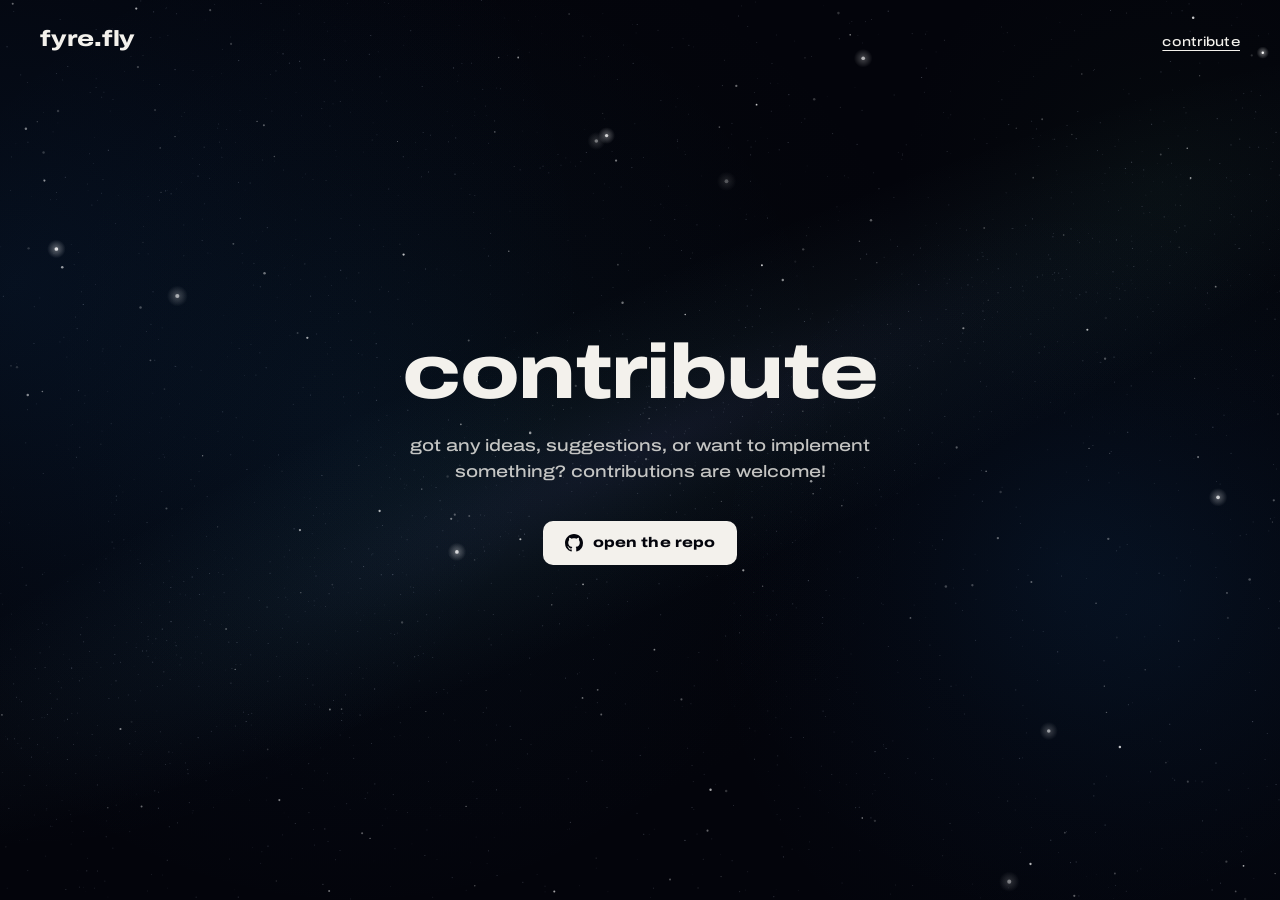
==== contribute.html @ 927dfd69 "fyre.fly: Firefly fan site" ====
<!doctype html>
<html lang="en">
<head>
  <meta charset="utf-8">
  <meta name="viewport" content="width=device-width, initial-scale=1">
  <title>contribute · fyre.fly</title>
  <meta name="description" content="fyre.fly is open source. Ideas, suggestions and contributions are welcome.">
  <meta name="theme-color" content="#03040b">
  <link rel="icon" href="data:,">
  <link rel="preconnect" href="https://fonts.googleapis.com">
  <link rel="preconnect" href="https://fonts.gstatic.com" crossorigin>
  <link rel="stylesheet" href="https://fonts.googleapis.com/css2?family=Archivo:wdth,wght@125,500;125,800&display=swap">
  <link rel="stylesheet" href="styles.css?v=32">
</head>
<body>
  <canvas class="sky" aria-hidden="true"></canvas>
  <div class="bar">
    <p class="name"><a href="./">fyre.fly</a></p>
    <div class="links">
      <a href="contribute.html" aria-current="page">contribute</a>
    </div>
  </div>

  <main class="contribute">
    <h1>contribute</h1>
    <p>got any ideas, suggestions, or want to implement something? contributions are welcome!</p>
    <a class="repo" href="https://github.com/zaydanmd/fyredotfly">
      <svg viewBox="0 0 16 16" aria-hidden="true"><path d="M8 0c4.42 0 8 3.58 8 8a8.013 8.013 0 0 1-5.45 7.59c-.4.08-.55-.17-.55-.38 0-.27.01-1.13.01-2.2 0-.75-.25-1.23-.54-1.48 1.78-.2 3.65-.88 3.65-3.95 0-.88-.31-1.59-.82-2.15.08-.2.36-1.02-.08-2.12 0 0-.67-.22-2.2.82-.64-.18-1.32-.27-2-.27-.68 0-1.36.09-2 .27-1.53-1.03-2.2-.82-2.2-.82-.44 1.1-.16 1.92-.08 2.12-.51.56-.82 1.28-.82 2.15 0 3.06 1.86 3.75 3.64 3.95-.23.2-.44.55-.51 1.07-.46.21-1.61.55-2.33-.66-.15-.24-.6-.83-1.23-.82-.67.01-.27.38.01.53.34.19.73.9.82 1.13.16.45.68 1.31 2.69.94 0 .67.01 1.3.01 1.49 0 .21-.15.45-.55.38A7.995 7.995 0 0 1 0 8c0-4.42 3.58-8 8-8Z"/></svg>
      open the repo
    </a>
  </main>

  <script type="module" src="sky.js?v=27"></script>
</body>
</html>
---- styles.css ----
*,
*::before,
*::after { box-sizing: border-box; }

html, body { margin: 0; background: #03040b; color: #f3f1ec; }
@media (prefers-reduced-motion: no-preference) { html { scroll-behavior: smooth; } }
a { color: inherit; text-decoration: none; }

/* Space behind the whole page. The canvas stays put, but sky.js draws the part of
   the sky under the current scroll position, so the sky scrolls with the page. */
.sky { position: fixed; inset: 0; z-index: 0; width: 100%; height: 100%; display: block; pointer-events: none; }
.hero, .below { position: relative; z-index: 1; }

/* Top of the page: the reel fills the screen, dimmed and darkening downward. Only its
   bottom part fades out, through a mask, so the sky shows there and nowhere else. */
.hero { height: 100svh; min-height: 480px; overflow: hidden; }
.stage {
  position: absolute; inset: 0;
  --dim: 0.3; /* darkens the whole video */
  /* solid for most of the height, then it fades into the sky only near the bottom */
  -webkit-mask-image: linear-gradient(to bottom, #000 82%, transparent 100%);
  mask-image: linear-gradient(to bottom, #000 82%, transparent 100%);
}
.reel { position: absolute; inset: 0; }
.reel video {
  position: absolute; inset: 0;
  width: 100%; height: 100%;
  object-fit: cover; object-position: var(--focus, 50% 50%);
  opacity: 0;
  transition: opacity 200ms ease-out;
}
.reel video.on { opacity: 1; }
.stage::after {
  content: ""; position: absolute; inset: 0; pointer-events: none;
  background:
    /* vignette: darkens the corners and edges, leaves the middle alone */
    radial-gradient(ellipse 75% 75% at 50% 45%, transparent 45%, rgb(0 0 0 / 0.55) 100%),
    linear-gradient(to bottom, transparent 0%, rgb(0 0 0 / 0.35) 30%, rgb(0 0 0 / 0.6) 62%, rgb(0 0 0 / 0.6) 100%),
    rgb(0 0 0 / var(--dim));
}
/* Top bar, fixed over the page: the name on the left (a link back to the top), the contribute link on the right. */
.bar {
  position: fixed; z-index: 2; top: 0; left: 0; right: 0;
  display: flex; justify-content: space-between; align-items: baseline; gap: 16px;
  padding: 28px 40px;
}
.name {
  margin: 0;
  font: 800 22px / 1 "Archivo", system-ui, sans-serif;
  font-stretch: 125%;
  letter-spacing: -0.01em;
}
.links { display: flex; align-items: baseline; gap: 20px; }
.links a {
  font: 500 13px / 1 "Archivo", system-ui, sans-serif;
  font-stretch: 125%;
  letter-spacing: 0.02em;
}
.links a:hover, .links a[aria-current="page"] { text-decoration: underline; text-underline-offset: 4px; }

/* Content under the reel */
.below { overflow-x: clip; }

/* Eidolon constellation: loose, asymmetric, clipped at the right edge */
.eidolons {
  position: relative;
  height: 230svh;
  min-height: 1400px;
  overflow: hidden;
}
.eidolon {
  position: absolute; z-index: 1; display: block; height: auto;
  /* Each one floats on its own slow cycle: a small drift and a slight tilt */
  animation: float var(--t, 9s) ease-in-out var(--delay, 0s) infinite;
  will-change: transform;
}
.e1 { width: min(22vw, 720px); left: 58%; top: 3%;  --t: 9s;    --delay: -2s;  --dx: 24px;  --dy: -56px; --r0: -6deg; --r1: 4deg; }
.e2 { width: 36vw;             left: -4vw; top: 14%; --t: 12s;   --delay: -7s;  --dx: -28px; --dy: -68px; --r0: 4deg;  --r1: -5deg; }
.e3 { width: min(26vw, 720px); right: 4%; top: 30%; --t: 8s;    --delay: -4s;  --dx: 20px;  --dy: -48px; --r0: 6deg;  --r1: -4deg; }
.e4 { width: min(16vw, 720px); left: 44%; top: 44%; --t: 7s;    --delay: -1s;  --dx: -18px;  --dy: -44px; --r0: -4deg; --r1: 6deg; }
.e5 { width: min(30vw, 720px); left: 8%;  top: 58%; --t: 11s;   --delay: -5s;  --dx: 26px;  --dy: -60px; --r0: 5deg; --r1: -4deg; }
.e6 { width: 24vw;             right: -3vw; top: 72%; --t: 10s; --delay: -8s;  --dx: -24px; --dy: -56px; --r0: -4deg; --r1: 5deg; }
@keyframes float {
  0%, 100% { transform: translate3d(0, 0, 0) rotate(var(--r0, 0deg)); }
  50% { transform: translate3d(var(--dx, 0px), var(--dy, -12px), 0) rotate(var(--r1, 0deg)); }
}

.colophon {
  padding: 16svh 18px 28px;
  color: rgb(243 241 236 / 0.26);
  font: 500 11px / 1.5 "Archivo", system-ui, sans-serif;
  font-stretch: 125%;
  letter-spacing: 0.02em;
  text-align: center;
}

/* Contribute page: one centred block over the sky */
.contribute {
  position: relative; z-index: 1;
  min-height: 100svh;
  display: flex; flex-direction: column; align-items: center; justify-content: center;
  padding: 96px 20px;
  text-align: center;
}
.contribute h1 {
  margin: 0;
  font: 800 clamp(40px, 6vw, 80px) / 1 "Archivo", system-ui, sans-serif;
  font-stretch: 125%;
  letter-spacing: -0.02em;
}
.contribute p {
  max-width: 46ch;
  text-wrap: balance;
  margin: 20px 0 36px;
  font: 500 clamp(15px, 1.3vw, 18px) / 1.6 "Archivo", system-ui, sans-serif;
  font-stretch: 125%;
  color: rgb(243 241 236 / 0.8);
}
.repo {
  display: inline-flex; align-items: center; gap: 10px;
  padding: 13px 22px;
  border-radius: 10px;
  background: #f3f1ec; color: #03040b;
  font: 800 14px / 1 "Archivo", system-ui, sans-serif;
  font-stretch: 125%;
  letter-spacing: 0.01em;
}
.repo svg { width: 18px; height: 18px; fill: currentColor; }
.repo:hover { background: #fff; }

@media (max-width: 700px) {
  .bar { padding: 20px; }
  .name { font-size: 18px; }
  .links a { font-size: 11px; }
  .links { gap: 14px; }
  .eidolons {
    display: grid;
    grid-template-columns: 1fr 1fr;
    align-items: start;
    gap: 12svh 0;
    height: auto;
    min-height: 0;
    padding: 10svh 0 14svh;
  }
  .eidolon { position: relative; inset: auto; height: auto; }
  .e1 { grid-column: 2; grid-row: 1; width: 48vw; margin-left: -2vw; }
  .e2 { grid-column: 1; grid-row: 1; width: 70vw; margin-top: 14svh; margin-left: -10vw; }
  .e3 { grid-column: 2; grid-row: 2; width: 60vw; margin-top: 6svh; margin-left: -14vw; }
  .e4 { grid-column: 1; grid-row: 2; width: 44vw; margin-left: 6vw; }
  .e5 { grid-column: 1; grid-row: 3; width: 58vw; margin-top: 4svh; margin-left: -4vw; }
  .e6 { grid-column: 2; grid-row: 3; width: 62vw; margin-top: 24svh; margin-left: -8vw; }
  .colophon { padding-top: 10svh; font-size: 10px; }
}

@media (prefers-reduced-motion: reduce) {
  .reel video { transition: none; }
  .eidolon { animation: none; }
}
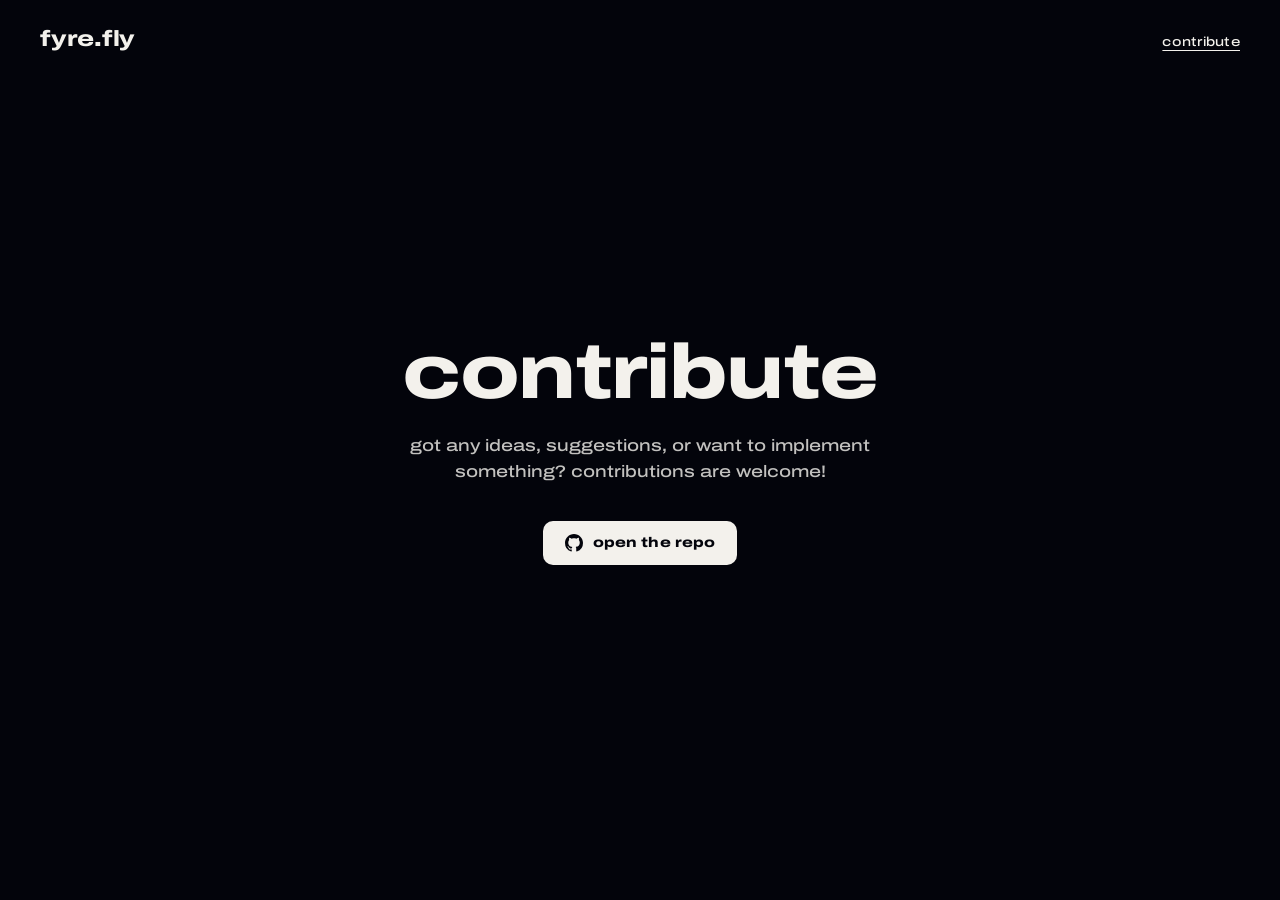
==== commit 5da41454: "fix(share): show a sharp image in link previews on Discord and X" ====
--- a/contribute.html
+++ b/contribute.html
@@ -4,16 +4,22 @@
   <meta charset="utf-8">
   <meta name="viewport" content="width=device-width, initial-scale=1">
   <title>contribute · fyre.fly</title>
-  <meta name="description" content="fyre.fly is open source. Ideas, suggestions and contributions are welcome.">
   <meta name="theme-color" content="#03040b">
+  <meta property="og:type" content="website">
+  <meta property="og:title" content="contribute · fyre.fly">
+  <meta property="og:url" content="https://fyre.fly/contribute">
+  <meta property="og:image" content="https://fyre.fly/assets/img/share.jpg">
+  <meta property="og:image:width" content="1200">
+  <meta property="og:image:height" content="630">
+  <meta name="twitter:card" content="summary_large_image">
   <link rel="icon" href="data:,">
   <link rel="preconnect" href="https://fonts.googleapis.com">
   <link rel="preconnect" href="https://fonts.gstatic.com" crossorigin>
   <link rel="stylesheet" href="https://fonts.googleapis.com/css2?family=Archivo:wdth,wght@125,500;125,800&display=swap">
-  <link rel="stylesheet" href="styles.css?v=32">
+  <link rel="stylesheet" href="styles.css?v=34">
 </head>
 <body>
-  <canvas class="sky" aria-hidden="true"></canvas>
+  <div class="sky" aria-hidden="true"><canvas class="dust"></canvas><canvas class="stars"></canvas></div>
   <div class="bar">
     <p class="name"><a href="./">fyre.fly</a></p>
     <div class="links">
@@ -30,6 +36,6 @@
     </a>
   </main>
 
-  <script type="module" src="sky.js?v=27"></script>
+  <script type="module" src="sky.js?v=29"></script>
 </body>
 </html>
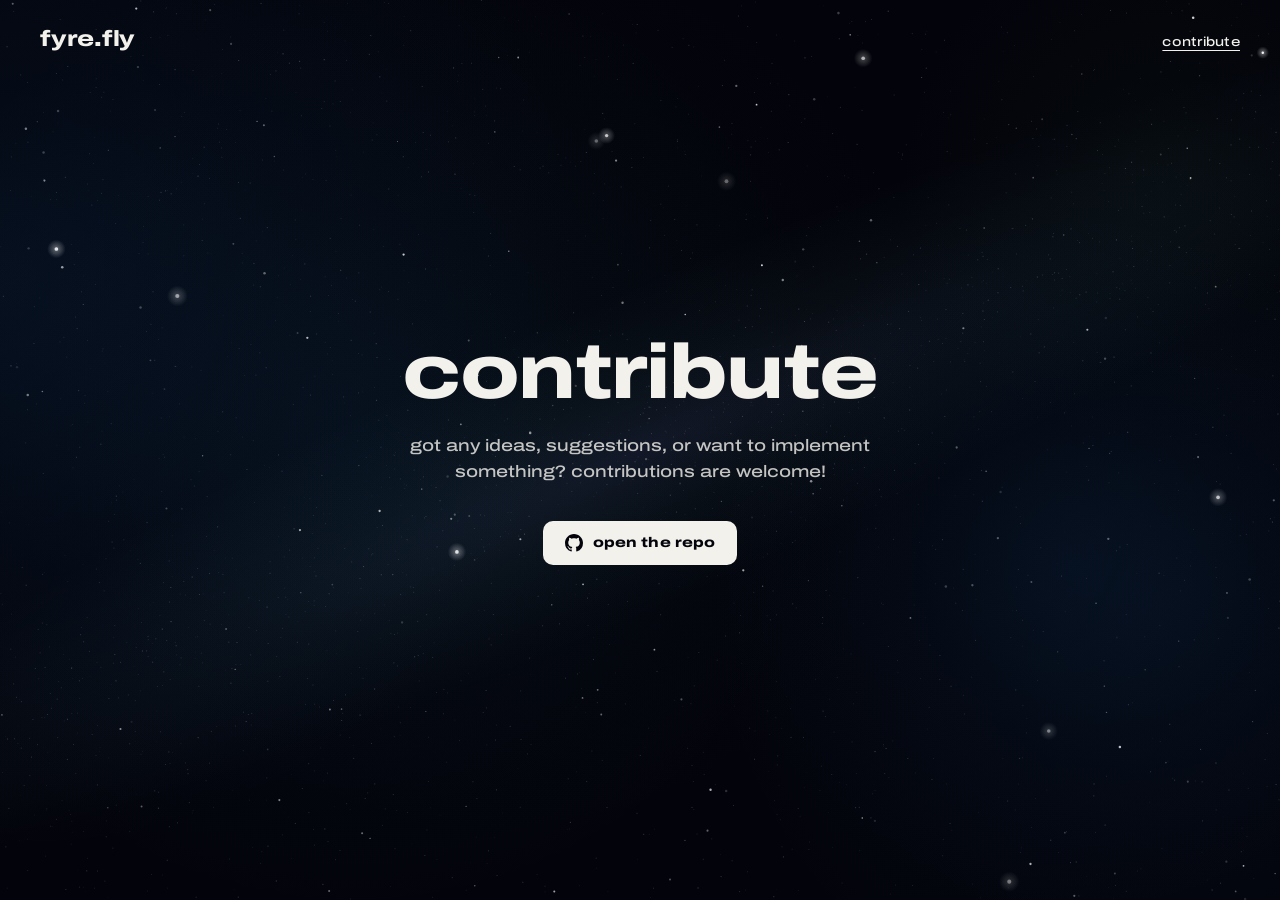
==== commit d4324e43: "Keep the sky behind the whole screen while scrolling on mobile The sky canvas was sized to the viewp" ====
--- a/contribute.html
+++ b/contribute.html
@@ -4,22 +4,16 @@
   <meta charset="utf-8">
   <meta name="viewport" content="width=device-width, initial-scale=1">
   <title>contribute · fyre.fly</title>
+  <meta name="description" content="fyre.fly is open source. Ideas, suggestions and contributions are welcome.">
   <meta name="theme-color" content="#03040b">
-  <meta property="og:type" content="website">
-  <meta property="og:title" content="contribute · fyre.fly">
-  <meta property="og:url" content="https://fyre.fly/contribute">
-  <meta property="og:image" content="https://fyre.fly/assets/img/share.jpg">
-  <meta property="og:image:width" content="1200">
-  <meta property="og:image:height" content="630">
-  <meta name="twitter:card" content="summary_large_image">
   <link rel="icon" href="data:,">
   <link rel="preconnect" href="https://fonts.googleapis.com">
   <link rel="preconnect" href="https://fonts.gstatic.com" crossorigin>
   <link rel="stylesheet" href="https://fonts.googleapis.com/css2?family=Archivo:wdth,wght@125,500;125,800&display=swap">
-  <link rel="stylesheet" href="styles.css?v=34">
+  <link rel="stylesheet" href="styles.css?v=33">
 </head>
 <body>
-  <div class="sky" aria-hidden="true"><canvas class="dust"></canvas><canvas class="stars"></canvas></div>
+  <canvas class="sky" aria-hidden="true"></canvas>
   <div class="bar">
     <p class="name"><a href="./">fyre.fly</a></p>
     <div class="links">
@@ -36,6 +30,6 @@
     </a>
   </main>
 
-  <script type="module" src="sky.js?v=29"></script>
+  <script type="module" src="sky.js?v=28"></script>
 </body>
 </html>
--- a/styles.css
+++ b/styles.css
@@ -7,8 +7,10 @@
 a { color: inherit; text-decoration: none; }
 
 /* Space behind the whole page. The canvas stays put, but sky.js draws the part of
-   the sky under the current scroll position, so the sky scrolls with the page. */
-.sky { position: fixed; inset: 0; z-index: 0; width: 100%; height: 100%; display: block; pointer-events: none; }
+   the sky under the current scroll position, so the sky scrolls with the page.
+   It is as tall as the viewport with the mobile browser bars hidden (lvh), so it
+   still covers the screen while they slide away mid-scroll. */
+.sky { position: fixed; top: 0; left: 0; z-index: 0; width: 100%; height: 100vh; height: 100lvh; display: block; pointer-events: none; }
 .hero, .below { position: relative; z-index: 1; }
 
 /* Top of the page: the reel fills the screen, dimmed and darkening downward. Only its
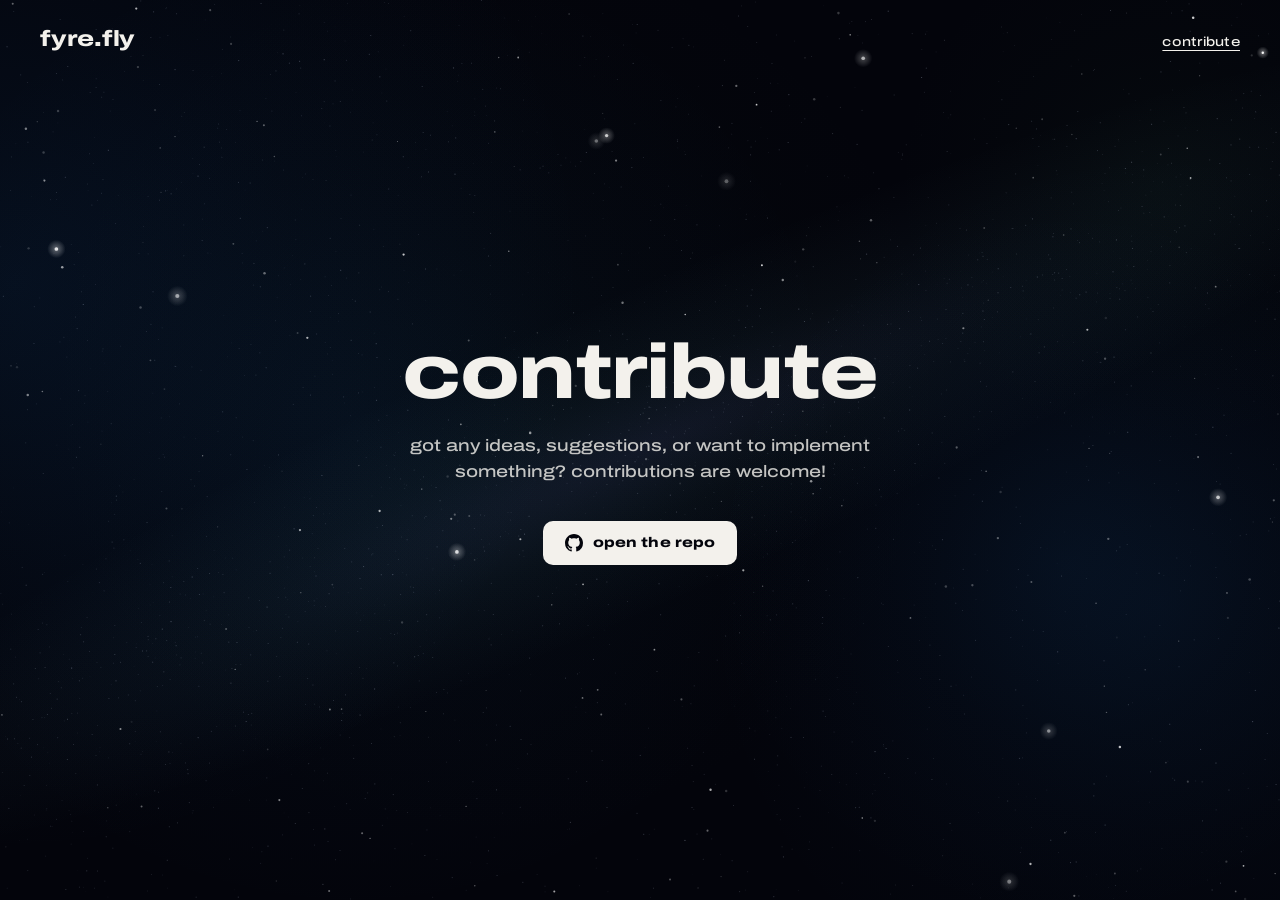
==== commit e315959b: "fix(sky): scroll the sky with the page so it no longer lags behind on mobile The sky canvas was fixe" ====
--- a/contribute.html
+++ b/contribute.html
@@ -10,10 +10,10 @@
   <link rel="preconnect" href="https://fonts.googleapis.com">
   <link rel="preconnect" href="https://fonts.gstatic.com" crossorigin>
   <link rel="stylesheet" href="https://fonts.googleapis.com/css2?family=Archivo:wdth,wght@125,500;125,800&display=swap">
-  <link rel="stylesheet" href="styles.css?v=33">
+  <link rel="stylesheet" href="styles.css?v=34">
 </head>
 <body>
-  <canvas class="sky" aria-hidden="true"></canvas>
+  <div class="sky" aria-hidden="true"><canvas class="dust"></canvas><canvas class="stars"></canvas></div>
   <div class="bar">
     <p class="name"><a href="./">fyre.fly</a></p>
     <div class="links">
@@ -30,6 +30,6 @@
     </a>
   </main>
 
-  <script type="module" src="sky.js?v=28"></script>
+  <script type="module" src="sky.js?v=29"></script>
 </body>
 </html>
--- a/styles.css
+++ b/styles.css
@@ -6,11 +6,15 @@
 @media (prefers-reduced-motion: no-preference) { html { scroll-behavior: smooth; } }
 a { color: inherit; text-decoration: none; }
 
-/* Space behind the whole page. The canvas stays put, but sky.js draws the part of
-   the sky under the current scroll position, so the sky scrolls with the page.
-   It is as tall as the viewport with the mobile browser bars hidden (lvh), so it
-   still covers the screen while they slide away mid-scroll. */
-.sky { position: fixed; top: 0; left: 0; z-index: 0; width: 100%; height: 100vh; height: 100lvh; display: block; pointer-events: none; }
+/* Space behind the whole page, as tall as the page so it scrolls with it. The dust
+   canvas covers all of it; sky.js moves the star canvas to wherever the screen is.
+   The star canvas is two screens tall with the mobile browser bars hidden (lvh), so
+   it still covers the screen while they slide away mid-scroll. */
+body { position: relative; }
+.sky { position: absolute; inset: 0; z-index: 0; overflow: clip; pointer-events: none; }
+.sky canvas { position: absolute; top: 0; left: 0; width: 100%; display: block; }
+.sky .dust { height: 100%; }
+.sky .stars { height: 200vh; height: 200lvh; will-change: transform; }
 .hero, .below { position: relative; z-index: 1; }
 
 /* Top of the page: the reel fills the screen, dimmed and darkening downward. Only its
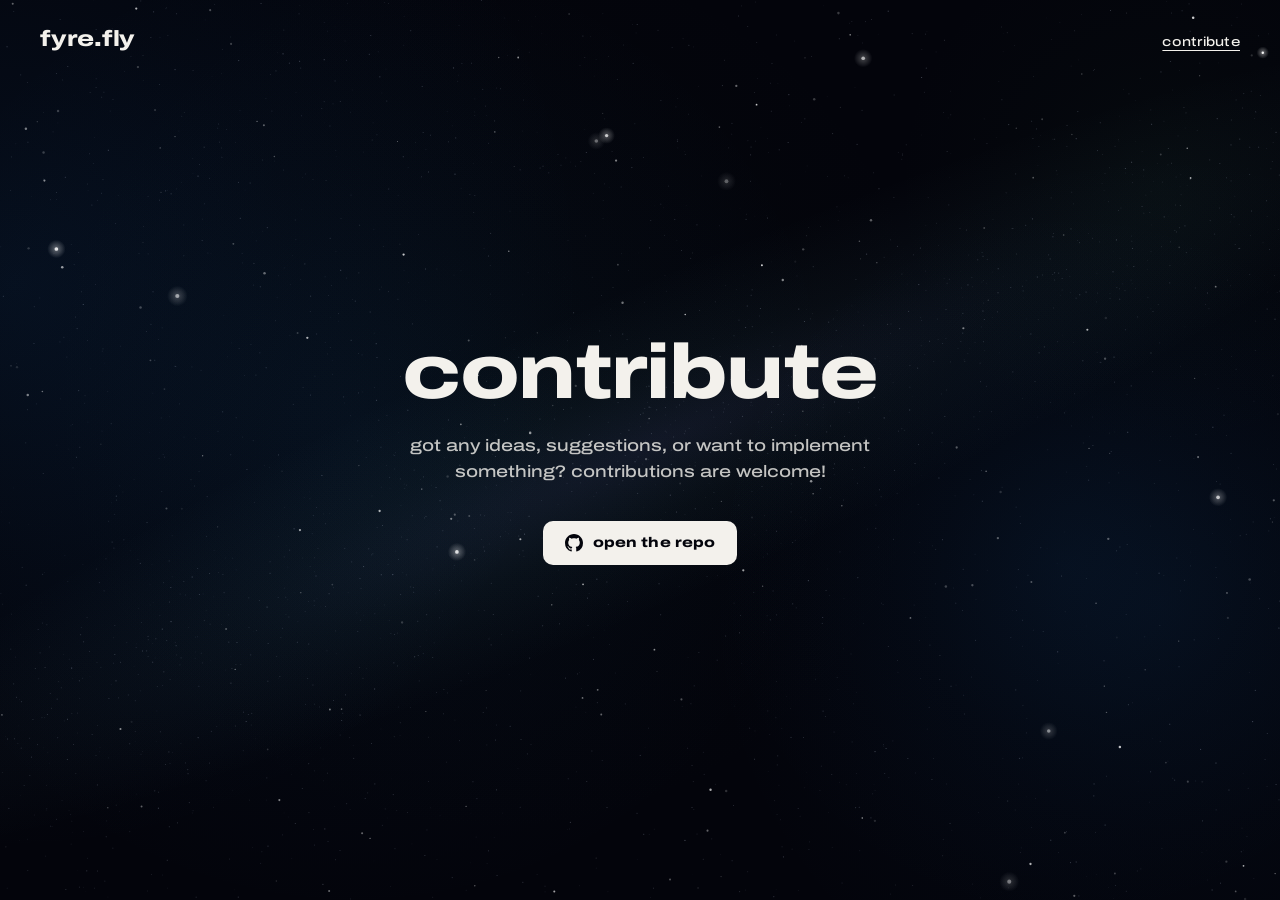
==== commit 6e153d54: "fix(share): show a sharp image in link previews on Discord and X (#3)" ====
--- a/contribute.html
+++ b/contribute.html
@@ -4,8 +4,14 @@
   <meta charset="utf-8">
   <meta name="viewport" content="width=device-width, initial-scale=1">
   <title>contribute · fyre.fly</title>
-  <meta name="description" content="fyre.fly is open source. Ideas, suggestions and contributions are welcome.">
   <meta name="theme-color" content="#03040b">
+  <meta property="og:type" content="website">
+  <meta property="og:title" content="contribute · fyre.fly">
+  <meta property="og:url" content="https://fyre.fly/contribute">
+  <meta property="og:image" content="https://fyre.fly/assets/img/share.jpg">
+  <meta property="og:image:width" content="1200">
+  <meta property="og:image:height" content="630">
+  <meta name="twitter:card" content="summary_large_image">
   <link rel="icon" href="data:,">
   <link rel="preconnect" href="https://fonts.googleapis.com">
   <link rel="preconnect" href="https://fonts.gstatic.com" crossorigin>
--- a/styles.css
+++ b/styles.css
@@ -8,10 +8,11 @@
 
 /* Space behind the whole page, as tall as the page so it scrolls with it. The dust
    canvas covers all of it; sky.js moves the star canvas to wherever the screen is.
-   The star canvas is two screens tall with the mobile browser bars hidden (lvh), so
-   it still covers the screen while they slide away mid-scroll. */
+   On a page shorter than the screen it still fills the visible screen (dvh). The
+   star canvas is two screens tall with the mobile browser bars hidden (lvh), so it
+   still covers the screen while they slide away mid-scroll. */
 body { position: relative; }
-.sky { position: absolute; inset: 0; z-index: 0; overflow: clip; pointer-events: none; }
+.sky { position: absolute; inset: 0; z-index: 0; min-height: 100vh; min-height: 100dvh; overflow: hidden; pointer-events: none; }
 .sky canvas { position: absolute; top: 0; left: 0; width: 100%; display: block; }
 .sky .dust { height: 100%; }
 .sky .stars { height: 200vh; height: 200lvh; will-change: transform; }
